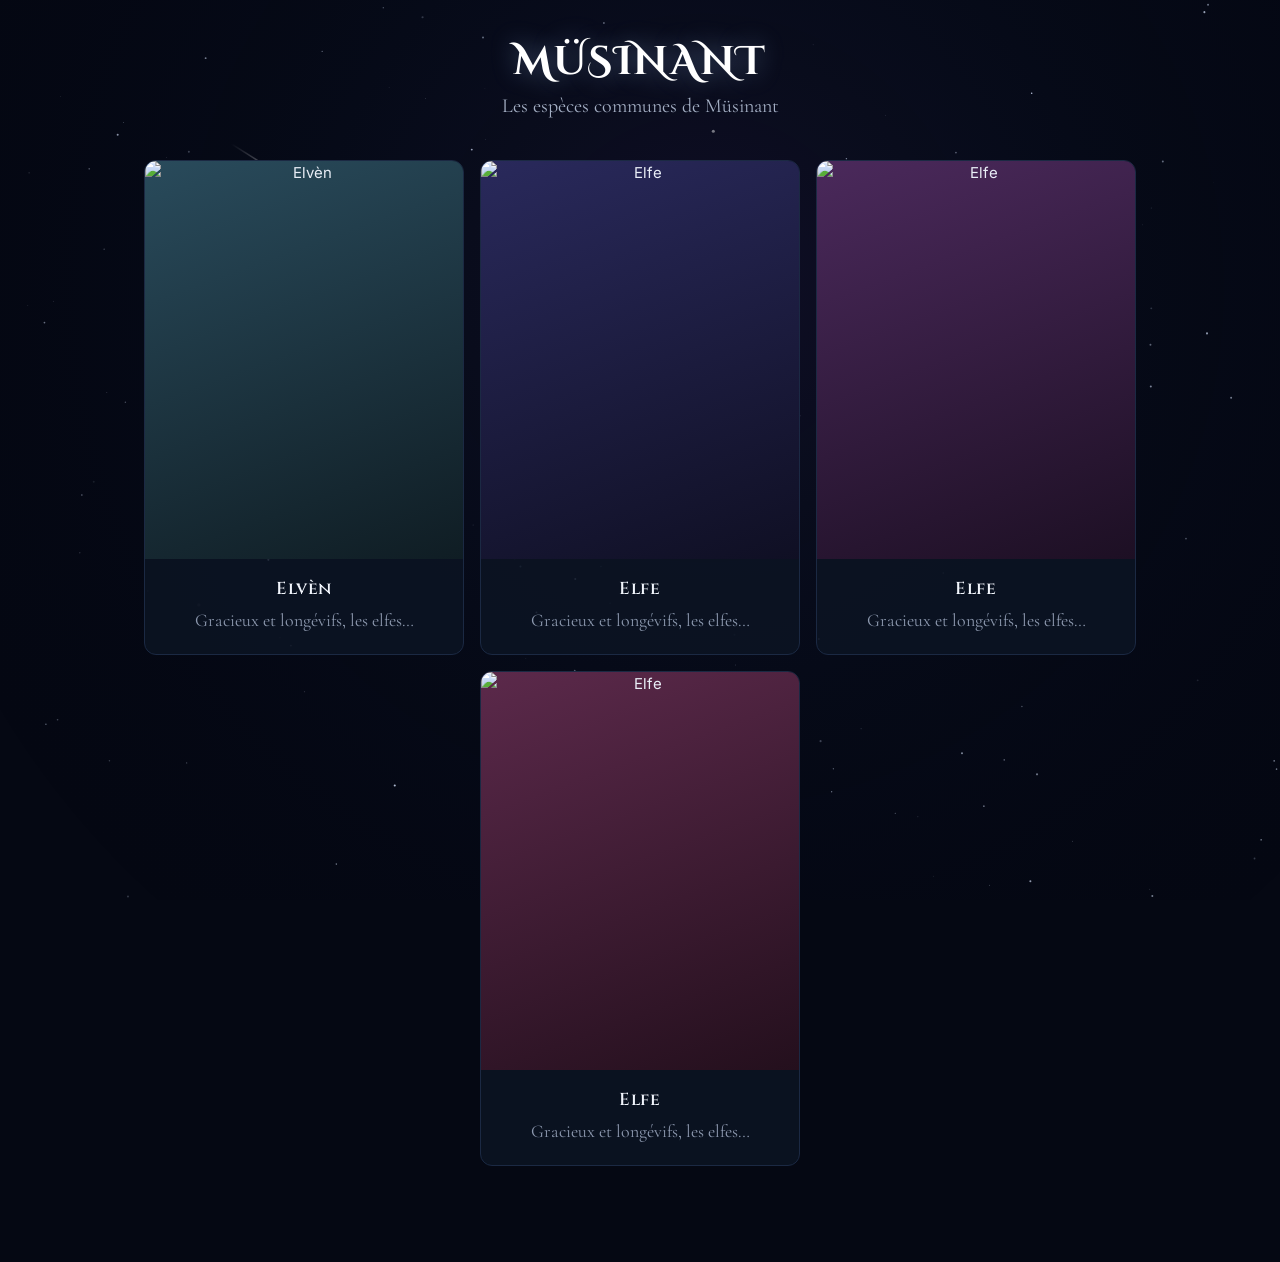
==== Index.html @ d9499384 "Rename Espèces jouables.html to Index.html" ====
<!DOCTYPE html>
<html lang="fr">
<head>
<meta charset="utf-8">
<meta name="viewport" content="width=device-width, initial-scale=1, viewport-fit=cover">
<title>Espèces jouables</title>
<link rel="stylesheet" href="https://fonts.googleapis.com/css2?family=Cinzel:wght@600&family=Cinzel+Decorative:wght@700&family=Cormorant+Garamond:ital,wght@0,400;0,600;1,400&family=Inter:wght@400;500;600&display=swap">
<style>
:root{--bg:#050813;--panel:#0c1424;--panel-2:#101b30;--line:#1b2943;--text:#e9eef7;--muted:#8c98ae;--accent:#86cdf5;
--accent-soft:color-mix(in srgb,var(--accent) 14%,var(--bg));--accent-line:color-mix(in srgb,var(--accent) 38%,var(--bg));
--f-display:'Cinzel Decorative','Cinzel',Georgia,serif;--f-head:'Cinzel',Georgia,serif;--f-prose:'Cormorant Garamond',Georgia,serif;--f-ui:'Inter',system-ui,-apple-system,'Segoe UI',sans-serif;color-scheme:dark}
*{box-sizing:border-box}
html{scroll-padding-top:env(safe-area-inset-top,0px)}
body{margin:0;background:var(--bg);color:var(--text);font:15px/1.6 var(--f-ui);-webkit-font-smoothing:antialiased}
a{color:inherit}
:focus-visible{outline:2px solid var(--accent);outline-offset:2px}
#sky{position:fixed;inset:0;width:100%;height:100%;z-index:0;pointer-events:none}
.page{position:relative;z-index:1;max-width:1080px;margin:0 auto;min-height:100vh;padding:40px max(20px,env(safe-area-inset-right,0px)) 96px max(20px,env(safe-area-inset-left,0px))}
.page.wide{max-width:none;padding-inline:clamp(20px,4vw,64px)}
.tagline{margin:0;font-family:var(--f-prose);font-size:1.25rem;line-height:1.4;color:#a3aec3}
/* Accueil */
.pagehead{display:grid;justify-items:center;gap:8px;text-align:center;margin-bottom:40px}
.pagehead h1{margin:0;font-family:var(--f-display);font-weight:700;font-size:clamp(1.6rem,4.5vw,2.5rem);line-height:1.1;letter-spacing:.04em;text-transform:uppercase;color:#fff;text-shadow:0 0 24px rgba(160,200,255,.4);text-wrap:balance}
.grid{display:flex;flex-wrap:wrap;justify-content:center;gap:16px}
.card{flex:1 1 260px;max-width:320px;min-width:0;display:flex;flex-direction:column;text-align:center;overflow:hidden;border:1px solid var(--line);border-radius:12px;background:color-mix(in srgb,var(--panel) 86%,transparent);text-decoration:none;transition:border-color .15s,transform .15s}
.card:hover{border-color:var(--accent-line);transform:translateY(-2px)}
.card-img{width:100%;aspect-ratio:4/5;display:grid;place-items:center;overflow:hidden;background:linear-gradient(160deg,hsl(var(--h) 38% 26%),hsl(var(--h) 40% 10%))}
.card-img span{font-family:var(--f-display);font-size:4rem;color:rgba(255,255,255,.5)}
.card-img img{display:block;width:100%;height:100%;object-fit:cover;transition:transform .3s}
.card:hover .card-img img{transform:scale(1.04)}
.card-body{display:grid;gap:6px;padding:16px 18px 20px}
.card h3{margin:0;font-family:var(--f-head);font-weight:600;font-size:1.08rem;letter-spacing:.03em;color:#f1f5fc}
.card p{margin:0;font-family:var(--f-prose);font-size:1.12rem;line-height:1.45;color:var(--muted);display:-webkit-box;-webkit-line-clamp:3;-webkit-box-orient:vertical;overflow:hidden}
/* Fiche */
.crumbs{display:flex;flex-wrap:wrap;align-items:center;gap:8px;margin-bottom:22px;font-size:13px;color:var(--muted)}
.crumbs a{color:var(--accent);text-decoration:none}.crumbs a:hover{text-decoration:underline}
.col{min-width:0}
.ph{margin-bottom:28px}
.eyebrow{margin:0 0 6px;font-size:11px;letter-spacing:.18em;text-transform:uppercase;color:var(--accent);font-weight:600}
.ph h1{margin:0;font-family:var(--f-head);font-weight:600;font-size:clamp(1.8rem,5vw,2.8rem);letter-spacing:.03em;line-height:1.15;overflow-wrap:anywhere}
.lede{margin:10px 0 0;font-family:var(--f-prose);font-style:italic;font-size:1.3rem;color:#a3aec3}
.tags{display:flex;flex-wrap:wrap;gap:6px;margin-top:14px}
.tag{padding:3px 10px;border:1px solid var(--accent-line);background:var(--accent-soft);color:var(--accent);font-size:11px;letter-spacing:.1em;text-transform:uppercase;font-weight:600;border-radius:4px}
.entry-grid{display:grid;grid-template-columns:minmax(0,1fr) clamp(300px,24vw,400px);gap:clamp(24px,4vw,56px);align-items:start}
.prose{min-width:0;font-family:var(--f-prose);font-size:1.3rem;line-height:1.7;color:#d6deec}
.prose p{margin:0 0 1em}
.prose h3{margin:1.8em 0 .5em;font-family:var(--f-head);font-weight:600;font-size:1.02rem;letter-spacing:.1em;text-transform:uppercase;color:var(--accent)}
.prose h3:first-child{margin-top:0}
.lvl{display:inline-block;margin-right:8px;padding:1px 8px;border-radius:4px;background:var(--panel-2);border:1px solid var(--line);font:600 11px/1.6 var(--f-ui);letter-spacing:.08em;text-transform:uppercase;color:var(--accent);vertical-align:2px}
.infobox{position:sticky;top:24px;border:1px solid var(--line);border-radius:12px;overflow:hidden;background:color-mix(in srgb,var(--panel) 90%,transparent)}
.ib-head{display:grid;gap:2px;padding:14px 16px;background:var(--panel-2);border-bottom:1px solid var(--line)}
.ib-head span{font-size:11px;letter-spacing:.16em;text-transform:uppercase;color:var(--accent);font-weight:600}
.ib-head strong{font-family:var(--f-head);font-size:1.1rem;font-weight:600;letter-spacing:.03em}
.infobox dl{display:grid;grid-template-columns:minmax(90px,38%) minmax(0,1fr);gap:10px 14px;margin:0;padding:16px}
.infobox dt{font-size:11px;letter-spacing:.1em;text-transform:uppercase;color:var(--muted);padding-top:3px}
.infobox dd{margin:0;font-family:var(--f-prose);font-size:1.1rem;line-height:1.35}
.refs{margin-top:48px;display:flex;flex-wrap:wrap;gap:12px}
.chip{display:inline-flex;flex-direction:column;padding:8px 14px;border:1px solid var(--line);border-radius:10px;background:color-mix(in srgb,var(--panel) 86%,transparent);text-decoration:none;font-weight:500}
.chip:hover{border-color:var(--accent-line)}
.chip small{font-size:10px;letter-spacing:.14em;text-transform:uppercase;color:var(--accent)}
@media (max-width:900px){.entry-grid{grid-template-columns:minmax(0,1fr);gap:24px}.col{display:contents}.infobox{position:static;order:1}.prose{order:2}.page{padding-top:24px}}
@media (prefers-reduced-motion:reduce){*{transition:none!important}}
</style>
</head>
<body>
<canvas id="sky" aria-hidden="true"></canvas>
<main class="page" id="view"></main>

<script>
/* ===== MODIFIE ICI : une entrée par espèce =====
   nom, image (chemin ou lien, ex. "images/elfe.jpg"), accroche, resume (texte de la carte),
   description (paragraphes), tags (traits PF2e), pv, taille, vitesse, bonus, defauts, vision,
   langues, languesSup, infos (lignes supplémentaires [libellé, valeur]),
   capacites / heritages (titre + texte), dons (niveau + titre + texte).
   Un champ laissé vide n’est pas affiché. */
const TITRE="Müsinant";
const INTRO="Les espèces communes de Müsinant";
const ESPECES=[
  {
    nom:"Elvèn",
    image:"images/Elvèn Portrait.png",
    accroche:"Peuple ancien des forêts",
    resume:"Gracieux et longévifs, les elfes…",
    description:["Premier paragraphe.","Deuxième paragraphe."],
    tags:["Elfe","Humanoïde"],
    pv:"6",
    taille:"M",
    vitesse:"9 m",
    bonus:"Dextérité, Intelligence, Libre",
    defauts:"Constitution",
    vision:"Vision nocturne",
    langues:"Commun, Elfique",
    languesSup:"Selon l’Intelligence",
    capacites:[{titre:"Nom de la capacité",texte:"Description."}],
    heritages:[{titre:"Héritage A",texte:"Description."}],
    dons:[{niveau:1,titre:"Nom du don",texte:"Description."}]
  },
  {
    nom:"Elfe",
    image:"images/Elvèn Portrait.png",
    accroche:"Peuple ancien des forêts",
    resume:"Gracieux et longévifs, les elfes…",
    description:["Premier paragraphe.","Deuxième paragraphe."],
    tags:["Elfe","Humanoïde"],
    pv:"6",
    taille:"M",
    vitesse:"9 m",
    bonus:"Dextérité, Intelligence, Libre",
    defauts:"Constitution",
    vision:"Vision nocturne",
    langues:"Commun, Elfique",
    languesSup:"Selon l’Intelligence",
    capacites:[{titre:"Nom de la capacité",texte:"Description."}],
    heritages:[{titre:"Héritage A",texte:"Description."}],
    dons:[{niveau:1,titre:"Nom du don",texte:"Description."}]
  },  
  {
    nom:"Elfe",
    image:"images/elfe.jpg",
    accroche:"Peuple ancien des forêts",
    resume:"Gracieux et longévifs, les elfes…",
    description:["Premier paragraphe.","Deuxième paragraphe."],
    tags:["Elfe","Humanoïde"],
    pv:"6",
    taille:"M",
    vitesse:"9 m",
    bonus:"Dextérité, Intelligence, Libre",
    defauts:"Constitution",
    vision:"Vision nocturne",
    langues:"Commun, Elfique",
    languesSup:"Selon l’Intelligence",
    capacites:[{titre:"Nom de la capacité",texte:"Description."}],
    heritages:[{titre:"Héritage A",texte:"Description."}],
    dons:[{niveau:1,titre:"Nom du don",texte:"Description."}]
  },
  {
    nom:"Elfe",
    image:"images/elfe.jpg",
    accroche:"Peuple ancien des forêts",
    resume:"Gracieux et longévifs, les elfes…",
    description:["Premier paragraphe.","Deuxième paragraphe."],
    tags:["Elfe","Humanoïde"],
    pv:"6",
    taille:"M",
    vitesse:"9 m",
    bonus:"Dextérité, Intelligence, Libre",
    defauts:"Constitution",
    vision:"Vision nocturne",
    langues:"Commun, Elfique",
    languesSup:"Selon l’Intelligence",
    capacites:[{titre:"Nom de la capacité",texte:"Description."}],
    heritages:[{titre:"Héritage A",texte:"Description."}],
    dons:[{niveau:1,titre:"Nom du don",texte:"Description."}]
  },
];
/* ===== FIN DE LA ZONE À MODIFIER ===== */

const view=document.getElementById("view");
const esc=s=>String(s).replace(/[&<>"]/g,c=>({"&":"&amp;","<":"&lt;",">":"&gt;",'"':"&quot;"}[c]));
const slug=n=>n.toLowerCase().normalize("NFD").replace(/[\u0300-\u036f]/g,"").replace(/[^a-z0-9]+/g,"-").replace(/^-|-$/g,"");
const hue=i=>(i*40+200)%360;
const portrait=(e,i)=>`<div class="card-img" style="--h:${hue(i)}">${e.image?`<img src="${esc(e.image)}" alt="${esc(e.nom)}" loading="lazy">`:`<span>${i+1}</span>`}</div>`;
const section=(t,a)=>a&&a.length?`<h3>${t}</h3>`+a.map(x=>`<p><strong>${esc(x.titre)}.</strong> ${esc(x.texte)}</p>`).join(""):"";
const feats=a=>a&&a.length?`<h3>Dons d’ascendance</h3>`+[...a].sort((x,y)=>x.niveau-y.niveau).map(x=>`<p><span class="lvl">Niv. ${esc(x.niveau)}</span><strong>${esc(x.titre)}.</strong> ${esc(x.texte)}</p>`).join(""):"";
const STATS=[["pv","Points de vie"],["taille","Taille"],["vitesse","Vitesse"],["bonus","Bonus de carac."],["defauts","Défaut de carac."],["vision","Vision"],["langues","Langues"],["languesSup","Langues suppl."]];

function accueil(){
  document.title=TITRE;
  view.className="page";
  view.innerHTML=`<header class="pagehead"><h1>${esc(TITRE)}</h1><p class="tagline">${esc(INTRO)}</p></header>
  <div class="grid">${ESPECES.map((e,i)=>`<a class="card" href="#/${slug(e.nom)}">${portrait(e,i)}<div class="card-body"><h3>${esc(e.nom)}</h3><p>${esc(e.resume)}</p></div></a>`).join("")}</div>`;
}
function fiche(i){
  const e=ESPECES[i],p=ESPECES[(i+ESPECES.length-1)%ESPECES.length],n=ESPECES[(i+1)%ESPECES.length];
  const rows=[...STATS.map(([k,l])=>[l,e[k]]),...(e.infos||[])].filter(([,v])=>v);
  document.title=e.nom+" – "+TITRE;
  view.className="page wide";
  view.innerHTML=`<div class="crumbs"><a href="#/">Accueil</a><span>›</span><span>${esc(e.nom)}</span></div>
  <div class="entry-grid"><div class="col"><div class="ph"><p class="eyebrow">Espèce</p><h1>${esc(e.nom)}</h1><p class="lede">${esc(e.accroche)}</p><div class="tags">${(e.tags||[]).map(t=>`<span class="tag">${esc(t)}</span>`).join("")}</div></div>
  <div class="prose">${e.description.map(t=>`<p>${esc(t)}</p>`).join("")}${section("Capacités spéciales",e.capacites)}${section("Héritages",e.heritages)}${feats(e.dons)}</div></div>
  <aside class="infobox">${portrait(e,i)}<div class="ib-head"><span>Espèce</span><strong>${esc(e.nom)}</strong></div><dl>${rows.map(([k,v])=>`<dt>${esc(k)}</dt><dd>${esc(v)}</dd>`).join("")}</dl></aside></div>
  <div class="refs"><a class="chip" href="#/${slug(p.nom)}"><small>Précédente</small>${esc(p.nom)}</a><a class="chip" href="#/${slug(n.nom)}"><small>Suivante</small>${esc(n.nom)}</a></div>`;
}
function route(){
  const s=decodeURIComponent(location.hash.replace(/^#\/?/,""));
  const i=ESPECES.findIndex(e=>slug(e.nom)===s);
  i>=0?fiche(i):accueil();
  scrollTo(0,0);
}
addEventListener("hashchange",route);
route();

/* Ciel étoilé */
(()=>{
  const c=document.getElementById("sky"),x=c.getContext("2d"),RM=matchMedia("(prefers-reduced-motion: reduce)").matches;
  let W,H,stars=[],shots=[],last=0,next=0;
  function build(){
    const d=Math.min(devicePixelRatio||1,2);W=innerWidth;H=innerHeight;c.width=W*d;c.height=H*d;x.setTransform(d,0,0,d,0,0);
    stars=Array.from({length:Math.round(W*H/7500)},()=>{const b=Math.random()<.06;return{x:Math.random()*W,y:Math.random()*H,r:b?1.5+Math.random()*.8:.35+Math.random()*.75,a:.3+Math.random()*.6,ph:Math.random()*6.28,sp:.5+Math.random()*1.5,b}});
    draw(0,0);
  }
  function draw(t,dt){
    x.clearRect(0,0,W,H);
    const g=x.createRadialGradient(W*.55,H*.32,0,W*.55,H*.32,Math.max(W,H)*.65);
    g.addColorStop(0,"rgba(72,52,130,.17)");g.addColorStop(.5,"rgba(24,40,90,.07)");g.addColorStop(1,"rgba(5,8,19,0)");
    x.globalAlpha=1;x.fillStyle=g;x.fillRect(0,0,W,H);
    for(const s of stars){const tw=RM?1:.62+.38*Math.sin(t/1000*s.sp+s.ph);x.globalAlpha=Math.min(1,s.a*tw);x.fillStyle=s.b?"#fff":"#d9e6ff";x.beginPath();x.arc(s.x,s.y,s.r,0,6.2832);x.fill()}
    x.globalAlpha=1;
    for(let k=shots.length-1;k>=0;k--){
      const o=shots[k];o.age+=dt;if(o.age>o.life){shots.splice(k,1);continue}
      const hx=o.x+o.vx*o.age,hy=o.y+o.vy*o.age,sp=Math.hypot(o.vx,o.vy),tx=hx-o.vx/sp*o.len,ty=hy-o.vy/sp*o.len;
      const lg=x.createLinearGradient(tx,ty,hx,hy);lg.addColorStop(0,"rgba(255,255,255,0)");lg.addColorStop(1,"#fff");
      x.globalAlpha=Math.sin(Math.PI*o.age/o.life);x.strokeStyle=lg;x.lineWidth=1.5;x.beginPath();x.moveTo(tx,ty);x.lineTo(hx,hy);x.stroke();
    }
    x.globalAlpha=1;
  }
  function loop(t){
    const dt=Math.min(.05,(t-last)/1000||0);last=t;
    if(t>next){const a=(28+Math.random()*14)*Math.PI/180,sp=650+Math.random()*350;shots.push({x:Math.random()*W*.8,y:Math.random()*H*.45,vx:Math.cos(a)*sp,vy:Math.sin(a)*sp,age:0,life:.8+Math.random()*.6,len:110+Math.random()*90});next=t+3500+Math.random()*5500}
    draw(t,dt);requestAnimationFrame(loop);
  }
  build();
  if(!RM)requestAnimationFrame(t=>{last=t;next=t+1500;loop(t)});
  let rt;addEventListener("resize",()=>{clearTimeout(rt);rt=setTimeout(()=>{if(Math.abs(innerWidth-W)>40||innerHeight-H>150)build()},200)});
})();
</script>
</body>
</html>
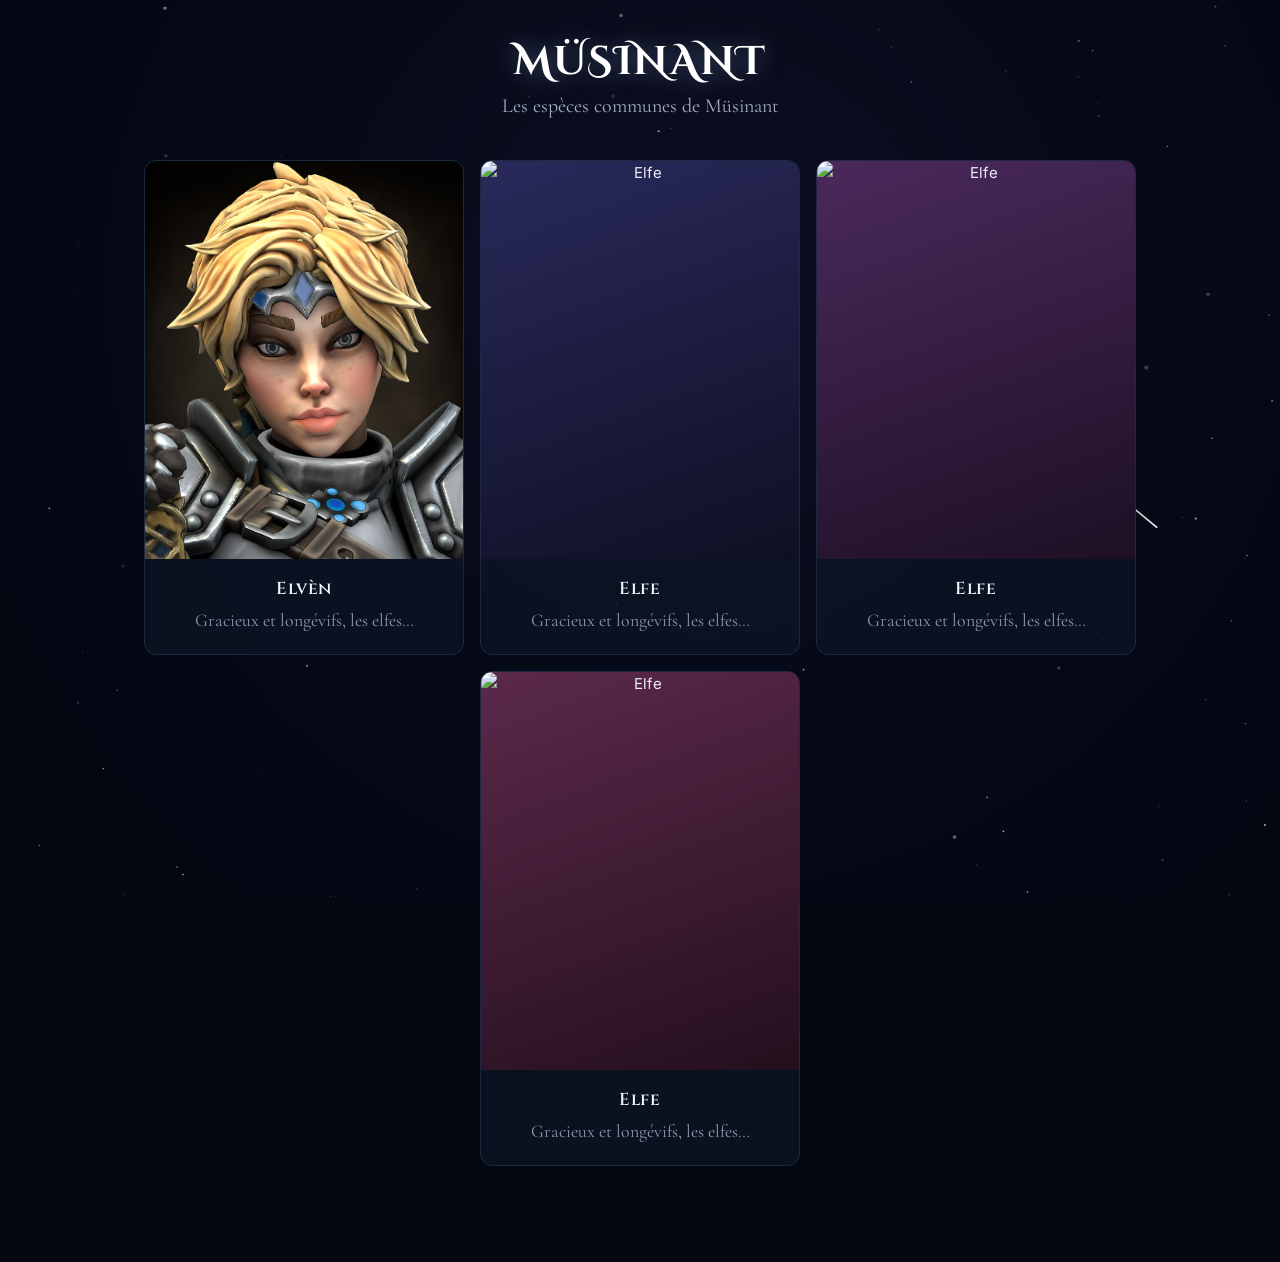
==== commit 62492221: "Add files via upload" ====
--- a/Index.html
+++ b/Index.html
@@ -78,22 +78,21 @@
 const ESPECES=[
   {
     nom:"Elvèn",
-    image:"images/Elvèn Portrait.png",
-    accroche:"Peuple ancien des forêts",
-    resume:"Gracieux et longévifs, les elfes…",
-    description:["Premier paragraphe.","Deuxième paragraphe."],
-    tags:["Elfe","Humanoïde"],
-    pv:"6",
-    taille:"M",
-    vitesse:"9 m",
-    bonus:"Dextérité, Intelligence, Libre",
-    defauts:"Constitution",
-    vision:"Vision nocturne",
-    langues:"Commun, Elfique",
-    languesSup:"Selon l’Intelligence",
-    capacites:[{titre:"Nom de la capacité",texte:"Description."}],
-    heritages:[{titre:"Héritage A",texte:"Description."}],
-    dons:[{niveau:1,titre:"Nom du don",texte:"Description."}]
+    image:"images/Elvén Portrait.png",
+    accroche:"",
+    resume:"Gracieux et longévifs, les elfes…",
+    description:["Les elvéns, fiers descendants des elfes, forment un peuple versatile et adaptable qui s'est rapidement éparpillé à travers le globe. Leurs oreilles pointues leur permettent de mieux percevoir les bruits et leur héritage elfique leur a permis de développer des capacités similaires à celles de leurs ancêtres.","Dépossédés de l’immortalité par les dieux, les Elvéns doivent passer leur vie à racheter les péchés de leurs ancêtres."],
+    tags:["Elvén","Humanoïde"],
+    pv:"8",
+    taille:"M",
+    vitesse:"25 pieds",
+    bonus:"2 free ability boosts",
+    defauts:"",
+    vision:"Low-light vision",
+    langues:"Commun",
+    languesSup:" Modificateur d’Intelligence",
+    heritages:[{titre:"Arctic Elvén",texte:"You dwell deep in the frozen north and have gained incredible resilience against cold environments, granting you cold resistance equal to half your level (minimum 1). You treat environmental cold effects as if they were one step less extreme (incredible cold becomes extreme, extreme cold becomes severe, and so on)."}, {titre:"Chameleon Elvén",texte:"The color of your hair and skin is mutable. You can slowly change the vibrancy and the exact color, and the coloration can be different across your body, allowing you to create patterns or other colorful designs. It takes a single action for minor localized shifts and up to an hour for dramatic shifts throughout your body. While you're asleep, the colors shift on their own in tune with your dreams, giving you an unusual coloration each morning. When you're in an area where your coloration is roughly similar to the environment (for instance, forest green in a forest), you can use the single action to make minor localized shifts designed to help you blend into your surroundings. This grants you a +2 circumstance bonus to Stealth checks until your surroundings shift in coloration or pattern."}, {titre:"Costal Elvén",texte:"You come from an elvén family adapted to coastal shores, or inland ponds and lakes. You gain a +2 circumstance bonus to Athletics checks to Swim. If you critically fail an Athletics check to Swim, you get a failure instead."}, {titre:"Desert Elvén",texte:"You live under the desert's blazing heat, gaining incredible resilience to warm environments. You gain fire resistance equal to half your level (minimum 1), and environmental heat effects are one step less extreme for you (incredible heat becomes extreme, extreme heat becomes severe, and so on)."}, {titre:"Fey-Touched Elvén",texte:"The blood of the fey flows through your veins, saturating you with their magic and making you truly one of them. You gain the fey trait, in addition to the elvén and humanoid traits. Choose one cantrip from the primal spell list. You can cast this spell as a primal innate spell at will. A cantrip is heightened to a spell rank equal to half your level rounded up. You can change this cantrip to a different one from the same list once per day by meditating to realign yourself with your fey heritage; this is a 10-minute activity that has the concentrate trait."}, {titre:"Versatile Elvén",texte:"Elvén's versatility and ambition have fueled its ascendance to be the most common ancestry in most nations throughout the world. Select a general feat of your choice for which you meet the prerequisites (as with your ancestry feat, you can select this general feat at any point during character creation)."}, {titre:"Whisper Elvén",texte:"Your ears are finely tuned, able to detect even the slightest whispers of sound. You gain a +2 circumstance bonus when using the Seek action to find Hidden or Undetected creatures within 30 feet of you. When you target an opponent that is Concealed from you or hidden from you, reduce the DC of the flat check to 3 for a concealed target or 9 for a hidden one. This benefit doesn't apply if you can't hear or if the creature is incapable of making sound (for example, if it's affected by a Silence spell)."}, {titre:"Woodlan Elvén",texte:"You're adapted to life in the forest, the deep jungle, or a similar environment, and you know how to climb trees and use foliage to your advantage. When Climbing trees, vines, and other foliage, you move at half your Speed on a success and at full Speed on a critical success (and you move at full Speed on a success if you have Quick Climb). This doesn't affect you if you're using a climb Speed. You can always use the Take Cover action when you are within forest terrain to gain cover, even if you're not next to an obstacle you can Take Cover behind."}],
+    dons:[{niveau:1,titre:"Adapted Cantrip",texte:"Through study of multiple magical traditions, you've altered a spell to suit your spellcasting style. Choose one cantrip from a magical tradition other than your own. If you prepare spells, you can choose this spell when you prepare your cantrips, in addition to your other options. If you have a spell repertoire, replace one of your cantrips known with the chosen spell. You can cast this cantrip as a spell of your class's tradition. If you swap or retrain this cantrip later, you can choose its replacement from the same alternate tradition or a different one."}, {niveau:1,titre:"Cooperative Nature",texte:"The short elvén life span lends perspective and has taught you from a young age to set aside differences and work with others to achieve greatness. You gain a +4 circumstance bonus on checks to Aid."}, {niveau:1,titre:"Elvén Lore",texte:"You've studied traditional elven arts, learning about arcane magic and the world around you. You gain the trained proficiency rank in Arcana and Nature. If you would automatically become trained in one of those skills (from your background or class, for example), you instead become trained in a skill of your choice. You also gain the Additional Lore general feat for Elvén Lore."}, {niveau:1,titre:"Elvén Weapon Familiarity",texte:"You favor bows and other elegant weapons. You gain access to all uncommon weapons with the elf trait. You have familiarity with weapons with the elf trait plus Longbows, Composite Longbows, Rapiers, Shortbows, and Composite Shortbows—for the purposes of proficiency, you treat any of these that are martial weapons as simple weapons and any that are advanced weapons as martial weapons. At 5th level, whenever you get a critical hit with one of these weapons, you get its critical specialization effect."}, {niveau:1,titre:"Friend of the Sea",texte:"You have established a companionship with a sea creature, often carrying them in a small, water-filled globe when you are on land. You gain the Pet general feat. Your pet must be aquatic, and it gains the darkvision and tough abilities in addition to the two abilities you normally choose for a pet."}, {niveau:1,titre:"General Training",texte:"Your adaptability manifests in your mastery of a range of useful abilities. You gain a 1st-level general feat. You must meet the feat's prerequisites, but if you select this feat during character creation, you can select the feat later in the process in order to determine which prerequisites you meet."}, {niveau:1,titre:"Haughty Obstinacy",texte:"Your powerful ego makes it harder for others to order you around. If you roll a success on a saving throw against a mental effect that attempts to directly control your actions, you critically succeed instead. If a creature rolls a failure on a check to Coerce you using Intimidation, it gets a critical failure instead (so it can't try to Coerce you again for 1 week)."}, {niveau:1,titre:"Natural Ambition",texte:"You were raised to be ambitious and always reach for the stars, leading you to progress quickly in your chosen field. You gain a 1st-level class feat for your class. You must meet the prerequisites, but you can select the feat later in the character creation process in order to determine which prerequisites you meet."}, {niveau:1,titre:"Natural Skill",texte:"Your ingenuity allows you to learn a wide variety of skills. You gain the trained proficiency rank in two skills of your choice."}, {niveau:1,titre:"Nimble Elvén",texte:"Your muscles are tightly honed. Your Speed increases by 5 feet."}, {niveau:1,titre:"Woodcraft",texte:"You have a innate familiarity with forested areas. When in a forest or jungle environment, if you roll a critical failure on a Survival skill check to Sense Direction, Subsist, or Cover Tracks, you get a failure instead, and if you roll a success, you get a critical success instead."}]
   },
   {
     nom:"Elfe",
